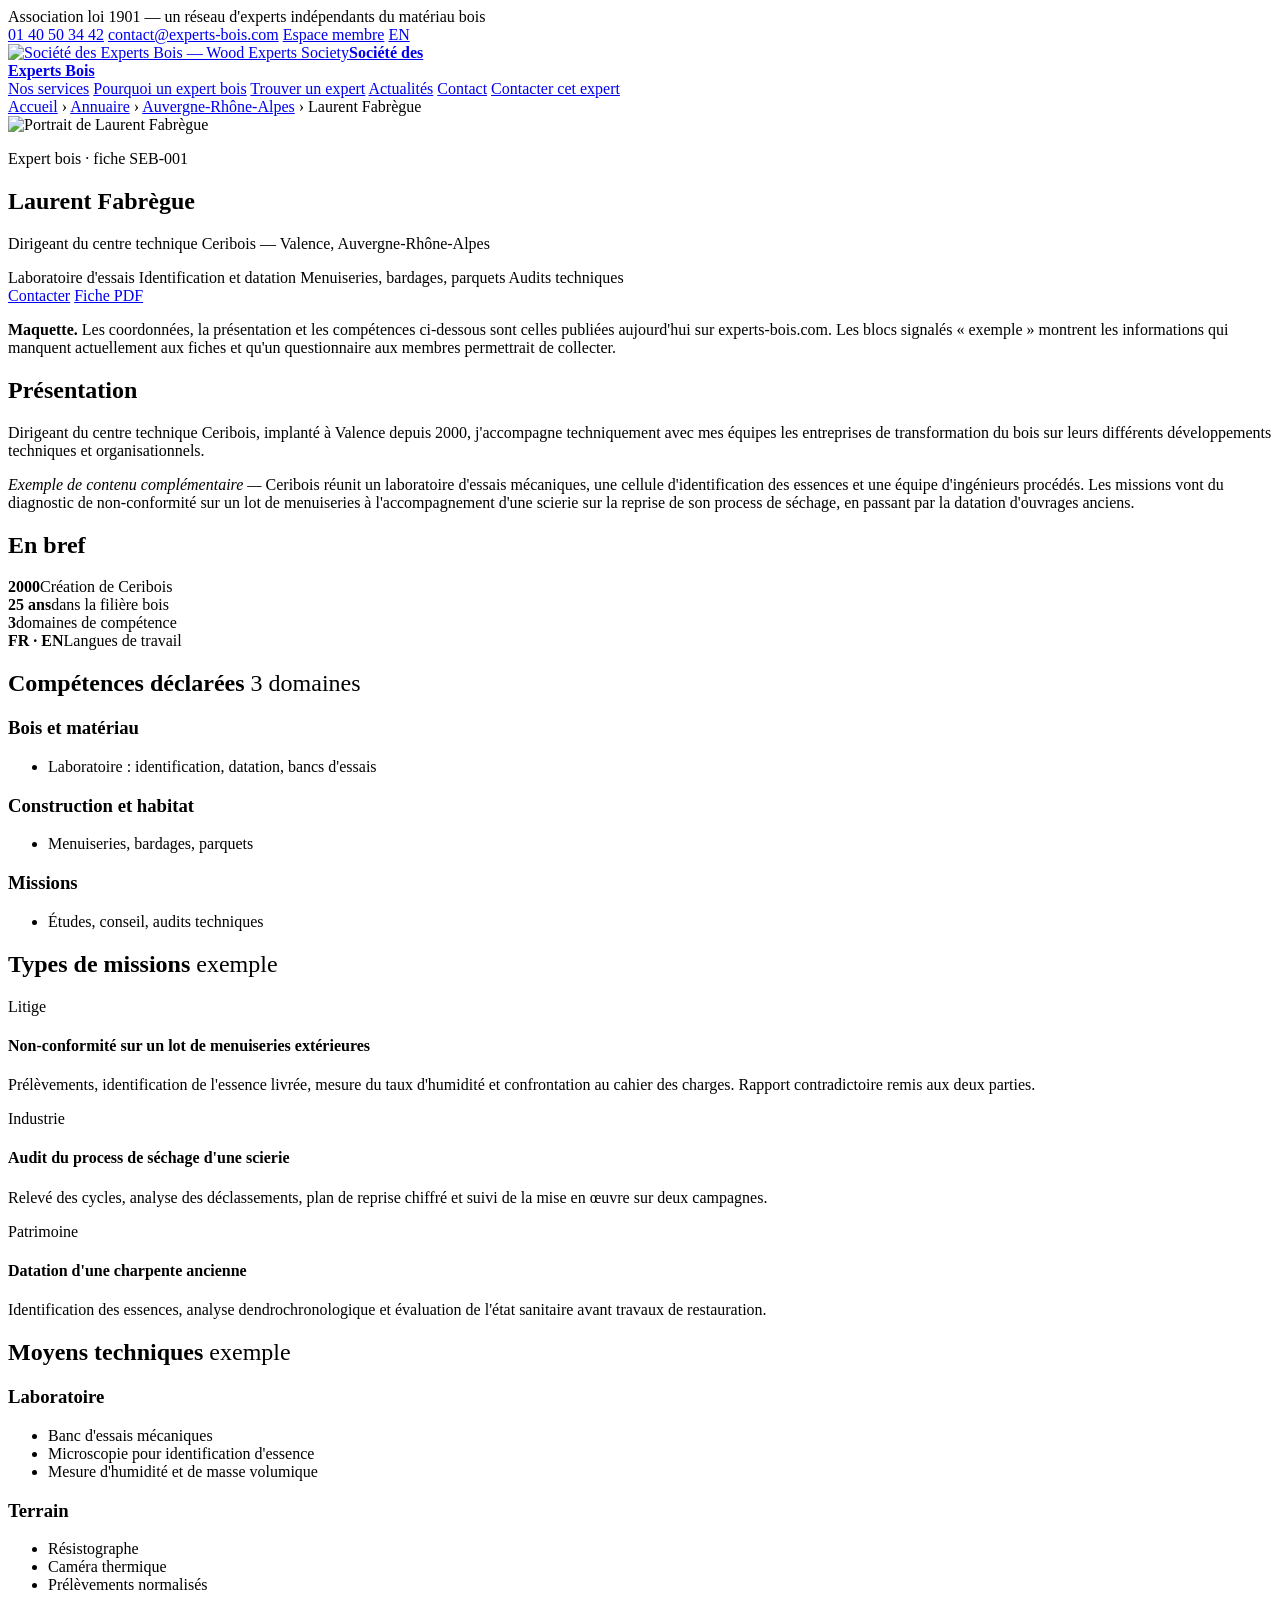
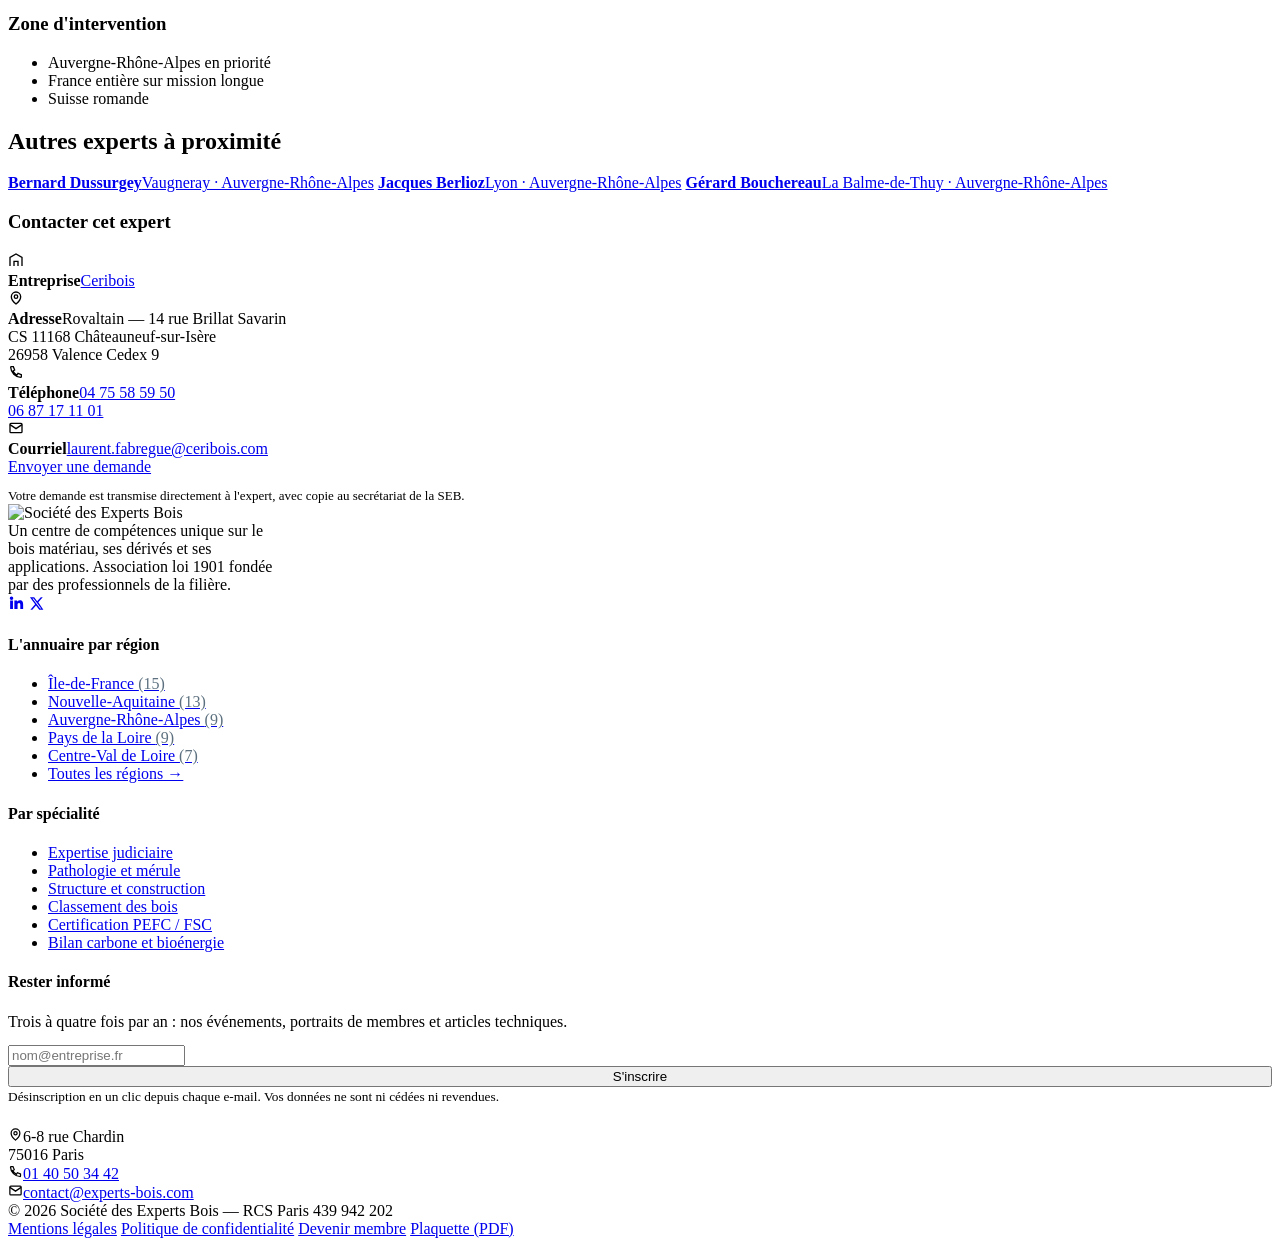
==== expert-laurent-fabregue.html @ dbe42001 "Add files via upload" ====
<!DOCTYPE html>
<html lang="fr">
<head>
<meta charset="utf-8">
<meta name="viewport" content="width=device-width,initial-scale=1">
<title>Laurent Fabrègue, expert bois à Valence — Société des Experts Bois</title>
<meta name="description" content="Laurent Fabrègue dirige le centre technique Ceribois à Valence. Laboratoire d'identification et d'essais, menuiseries et bardages, audits techniques en Auvergne-Rhône-Alpes.">
<link rel="icon" href="assets/logo-seb.png">
<link rel="stylesheet" href="assets/seb.css">
<link rel="stylesheet" href="https://unpkg.com/leaflet@1.9.4/dist/leaflet.css">
</head>
<body>

<div class="bandeau-util">
  <div class="wrap">
    <span>Association loi 1901 — un réseau d'experts indépendants du matériau bois</span>
    <div class="droite">
      <a href="tel:+33140503442">01 40 50 34 42</a>
      <a href="mailto:contact@experts-bois.com">contact@experts-bois.com</a>
      <a href="#">Espace membre</a>
      <a href="#" lang="en">EN</a>
    </div>
  </div>
</div>

<header class="site">
  <div class="wrap">
    <a class="logo" href="index.html"><img src="assets/logo-seb.png" alt="Société des Experts Bois — Wood Experts Society"><b>Société des<br>Experts Bois</b></a>
    <nav class="principal">
      <a href="#">Nos services</a>
      <a href="#">Pourquoi un expert bois</a>
      <a href="index.html" aria-current="page">Trouver un expert</a>
      <a href="#">Actualités</a>
      <a href="#">Contact</a>
      <a class="btn sm" href="#contact">Contacter cet expert</a>
    </nav>
  </div>
</header>

<div class="wrap"><nav class="fil" aria-label="Fil d'Ariane">
  <a href="#">Accueil</a> › <a href="index.html">Annuaire</a> › <a href="index.html">Auvergne-Rhône-Alpes</a> › Laurent Fabrègue
</nav></div>

<section class="profil-hero">
  <div class="wrap">
    <div class="portrait">
      <img src="https://www.experts-bois.com/wp-content/uploads/contact-laurent-fabregue-6603df6e50227.png" alt="Portrait de Laurent Fabrègue">
    </div>
    <div>
      <p class="mono eyebrow">Expert bois · fiche SEB-001</p>
      <h1>Laurent Fabrègue</h1>
      <p class="sous">Dirigeant du centre technique Ceribois — Valence, Auvergne-Rhône-Alpes</p>
      <div class="meta-hero">
        <span class="fort">Laboratoire d'essais</span>
        <span>Identification et datation</span>
        <span>Menuiseries, bardages, parquets</span>
        <span>Audits techniques</span>
      </div>
    </div>
    <div class="cta-hero">
      <a class="btn bois" href="#contact">Contacter</a>
      <a class="btn" style="background:transparent;border-color:rgba(255,255,255,.35)" href="#">Fiche PDF</a>
    </div>
  </div>
</section>

<div class="wrap">
<div class="deux-col">

  <div>
    <p class="note-demo"><strong>Maquette.</strong> Les coordonnées, la présentation et les compétences ci-dessous sont celles publiées aujourd'hui sur experts-bois.com. Les blocs signalés « exemple » montrent les informations qui manquent actuellement aux fiches et qu'un questionnaire aux membres permettrait de collecter.</p>

    <section class="bloc">
      <h2>Présentation</h2>
      <p class="intro">Dirigeant du centre technique Ceribois, implanté à Valence depuis 2000, j'accompagne techniquement avec mes équipes les entreprises de transformation du bois sur leurs différents développements techniques et organisationnels.</p>
      <p><em>Exemple de contenu complémentaire —</em> Ceribois réunit un laboratoire d'essais mécaniques, une cellule d'identification des essences et une équipe d'ingénieurs procédés. Les missions vont du diagnostic de non-conformité sur un lot de menuiseries à l'accompagnement d'une scierie sur la reprise de son process de séchage, en passant par la datation d'ouvrages anciens.</p>
    </section>

    <section class="bloc">
      <h2>En bref</h2>
      <div class="chiffres">
        <div><strong>2000</strong><span>Création de Ceribois</span></div>
        <div><strong>25 ans</strong><span>dans la filière bois</span></div>
        <div><strong>3</strong><span>domaines de compétence</span></div>
        <div><strong>FR · EN</strong><span>Langues de travail</span></div>
      </div>
    </section>

    <section class="bloc">
      <h2>Compétences déclarées <span class="mono" style="color:var(--texte-3);font-weight:400">3 domaines</span></h2>
      <div class="competences">
        <div class="dom">
          <h3>Bois et matériau</h3>
          <ul><li>Laboratoire : identification, datation, bancs d'essais</li></ul>
        </div>
        <div class="dom">
          <h3>Construction et habitat</h3>
          <ul><li>Menuiseries, bardages, parquets</li></ul>
        </div>
        <div class="dom">
          <h3>Missions</h3>
          <ul><li>Études, conseil, audits techniques</li></ul>
        </div>
      </div>
    </section>

    <section class="bloc">
      <h2>Types de missions <span class="mono" style="color:var(--bois-fonce);font-weight:400">exemple</span></h2>
      <div class="missions">
        <div class="mission">
          <span class="an">Litige</span>
          <div>
            <h4>Non-conformité sur un lot de menuiseries extérieures</h4>
            <p>Prélèvements, identification de l'essence livrée, mesure du taux d'humidité et confrontation au cahier des charges. Rapport contradictoire remis aux deux parties.</p>
          </div>
        </div>
        <div class="mission">
          <span class="an">Industrie</span>
          <div>
            <h4>Audit du process de séchage d'une scierie</h4>
            <p>Relevé des cycles, analyse des déclassements, plan de reprise chiffré et suivi de la mise en œuvre sur deux campagnes.</p>
          </div>
        </div>
        <div class="mission">
          <span class="an">Patrimoine</span>
          <div>
            <h4>Datation d'une charpente ancienne</h4>
            <p>Identification des essences, analyse dendrochronologique et évaluation de l'état sanitaire avant travaux de restauration.</p>
          </div>
        </div>
      </div>
    </section>

    <section class="bloc">
      <h2>Moyens techniques <span class="mono" style="color:var(--bois-fonce);font-weight:400">exemple</span></h2>
      <div class="competences">
        <div class="dom"><h3>Laboratoire</h3><ul><li>Banc d'essais mécaniques</li><li>Microscopie pour identification d'essence</li><li>Mesure d'humidité et de masse volumique</li></ul></div>
        <div class="dom"><h3>Terrain</h3><ul><li>Résistographe</li><li>Caméra thermique</li><li>Prélèvements normalisés</li></ul></div>
        <div class="dom"><h3>Zone d'intervention</h3><ul><li>Auvergne-Rhône-Alpes en priorité</li><li>France entière sur mission longue</li><li>Suisse romande</li></ul></div>
      </div>
    </section>

    <section class="bloc">
      <h2>Autres experts à proximité</h2>
      <div class="autres">
        <a class="autre" href="#"><b>Bernard Dussurgey</b><span>Vaugneray · Auvergne-Rhône-Alpes</span></a>
        <a class="autre" href="#"><b>Jacques Berlioz</b><span>Lyon · Auvergne-Rhône-Alpes</span></a>
        <a class="autre" href="#"><b>Gérard Bouchereau</b><span>La Balme-de-Thuy · Auvergne-Rhône-Alpes</span></a>
      </div>
    </section>
  </div>

  <aside>
    <div class="aside-carte" id="contact" style="position:sticky;top:100px">
      <div class="corps">
        <h3>Contacter cet expert</h3>

        <div class="ligne-info">
          <svg width="16" height="16" viewBox="0 0 24 24" fill="none" stroke="currentColor" stroke-width="2"><path d="M3 21V8l9-5 9 5v13"/><path d="M9 21v-7h6v7"/></svg>
          <div><b>Entreprise</b><a href="https://www.ceribois.com/">Ceribois</a></div>
        </div>
        <div class="ligne-info">
          <svg width="16" height="16" viewBox="0 0 24 24" fill="none" stroke="currentColor" stroke-width="2"><path d="M12 21s7-5.6 7-11a7 7 0 1 0-14 0c0 5.4 7 11 7 11z"/><circle cx="12" cy="10" r="2.6"/></svg>
          <div><b>Adresse</b>Rovaltain — 14 rue Brillat Savarin<br>CS 11168 Châteauneuf-sur-Isère<br>26958 Valence Cedex 9</div>
        </div>
        <div class="ligne-info">
          <svg width="16" height="16" viewBox="0 0 24 24" fill="none" stroke="currentColor" stroke-width="2"><path d="M4 5c0-.6.4-1 1-1h3l2 5-2.5 1.5a13 13 0 0 0 6 6L15 14l5 2v3c0 .6-.4 1-1 1A16 16 0 0 1 4 5z"/></svg>
          <div><b>Téléphone</b><a href="tel:0475585950">04 75 58 59 50</a><br><a href="tel:0687171101">06 87 17 11 01</a></div>
        </div>
        <div class="ligne-info">
          <svg width="16" height="16" viewBox="0 0 24 24" fill="none" stroke="currentColor" stroke-width="2"><rect x="3" y="5" width="18" height="14" rx="1.5"/><path d="m3 7 9 6 9-6"/></svg>
          <div><b>Courriel</b><a href="mailto:laurent.fabregue@ceribois.com">laurent.fabregue@ceribois.com</a></div>
        </div>

        <a class="btn" style="width:100%;justify-content:center;margin-top:18px" href="#">Envoyer une demande</a>
        <p style="font-size:13px;color:var(--texte-2);margin:12px 0 0">Votre demande est transmise directement à l'expert, avec copie au secrétariat de la SEB.</p>
      </div>
      <div id="carte-expert"></div>
    </div>
  </aside>

</div>
</div>

<footer class="site">
  <div class="planches"></div>
  <div class="wrap">
    <div class="colonnes">
      <div>
        <div class="logo-pied"><img src="assets/logo-seb.png" alt="Société des Experts Bois"></div>
        <p style="margin:0;max-width:34ch">Un centre de compétences unique sur le bois matériau, ses dérivés et ses applications. Association loi 1901 fondée par des professionnels de la filière.</p>
        <div class="reseaux">
          <a href="https://fr.linkedin.com/company/société-des-experts-bois" aria-label="LinkedIn"><svg width="17" height="17" viewBox="0 0 24 24" fill="currentColor"><path d="M4.98 3.5a2.5 2.5 0 1 1 0 5 2.5 2.5 0 0 1 0-5zM3 9h4v12H3zM9 9h3.8v1.7h.05c.53-1 1.83-2.05 3.76-2.05 4.02 0 4.76 2.65 4.76 6.1V21h-4v-5.4c0-1.29-.02-2.95-1.8-2.95-1.8 0-2.07 1.4-2.07 2.85V21H9z"/></svg></a>
          <a href="https://x.com/ExpertsBois" aria-label="X"><svg width="15" height="15" viewBox="0 0 24 24" fill="currentColor"><path d="M18.9 2H22l-7.1 8.1L23 22h-6.6l-5.2-6.8L5.3 22H2.2l7.6-8.7L1.5 2h6.8l4.7 6.2zm-1.1 18h1.7L7.3 3.8H5.5z"/></svg></a>
        </div>
      </div>
      <div>
        <h4>L'annuaire par région</h4>
        <ul>
          <li><a href="index.html">Île-de-France <span style="color:#5C707F">(15)</span></a></li>
          <li><a href="index.html">Nouvelle-Aquitaine <span style="color:#5C707F">(13)</span></a></li>
          <li><a href="index.html">Auvergne-Rhône-Alpes <span style="color:#5C707F">(9)</span></a></li>
          <li><a href="index.html">Pays de la Loire <span style="color:#5C707F">(9)</span></a></li>
          <li><a href="index.html">Centre-Val de Loire <span style="color:#5C707F">(7)</span></a></li>
          <li><a href="index.html"><strong style="font-weight:500">Toutes les régions →</strong></a></li>
        </ul>
      </div>
      <div>
        <h4>Par spécialité</h4>
        <ul>
          <li><a href="index.html">Expertise judiciaire</a></li>
          <li><a href="index.html">Pathologie et mérule</a></li>
          <li><a href="index.html">Structure et construction</a></li>
          <li><a href="index.html">Classement des bois</a></li>
          <li><a href="index.html">Certification PEFC / FSC</a></li>
          <li><a href="index.html">Bilan carbone et bioénergie</a></li>
        </ul>
      </div>
      <div>
        <h4>Rester informé</h4>
        <p style="margin:0 0 14px">Trois à quatre fois par an : nos événements, portraits de membres et articles techniques.</p>
        <form class="lettre" onsubmit="return false">
          <input type="email" placeholder="nom@entreprise.fr" aria-label="Adresse e-mail">
          <button class="btn bois" style="width:100%;justify-content:center" type="submit">S'inscrire</button>
          <small>Désinscription en un clic depuis chaque e-mail. Vos données ne sont ni cédées ni revendues.</small>
        </form>
        <div style="margin-top:22px">
          <div class="coord"><svg width="15" height="15" viewBox="0 0 24 24" fill="none" stroke="currentColor" stroke-width="2"><path d="M12 21s7-5.6 7-11a7 7 0 1 0-14 0c0 5.4 7 11 7 11z"/><circle cx="12" cy="10" r="2.6"/></svg><span>6-8 rue Chardin<br>75016 Paris</span></div>
          <div class="coord"><svg width="15" height="15" viewBox="0 0 24 24" fill="none" stroke="currentColor" stroke-width="2"><path d="M4 5c0-.6.4-1 1-1h3l2 5-2.5 1.5a13 13 0 0 0 6 6L15 14l5 2v3c0 .6-.4 1-1 1A16 16 0 0 1 4 5z"/></svg><a href="tel:+33140503442">01 40 50 34 42</a></div>
          <div class="coord"><svg width="15" height="15" viewBox="0 0 24 24" fill="none" stroke="currentColor" stroke-width="2"><rect x="3" y="5" width="18" height="14" rx="1.5"/><path d="m3 7 9 6 9-6"/></svg><a href="mailto:contact@experts-bois.com">contact@experts-bois.com</a></div>
        </div>
      </div>
    </div>
    <div class="bas">
      <span>© 2026 Société des Experts Bois — RCS Paris 439 942 202</span>
      <div class="liens">
        <a href="#">Mentions légales</a>
        <a href="#">Politique de confidentialité</a>
        <a href="#">Devenir membre</a>
        <a href="#">Plaquette (PDF)</a>
      </div>
    </div>
  </div>
</footer>

<script src="https://unpkg.com/leaflet@1.9.4/dist/leaflet.js"></script>
<script>
const c = L.map("carte-expert", { scrollWheelZoom:false, zoomControl:false, dragging:false }).setView([45.006, 4.930], 12);
L.tileLayer("https://{s}.tile.openstreetmap.org/{z}/{x}/{y}.png", { maxZoom:18, attribution:'&copy; OpenStreetMap' }).addTo(c);
L.marker([45.006, 4.930], { icon: L.divIcon({ className:"", iconSize:[32,32], iconAnchor:[16,30], html:'<div class="marqueur on"><span>1</span></div>' }) }).addTo(c);
</script>
</body>
</html>
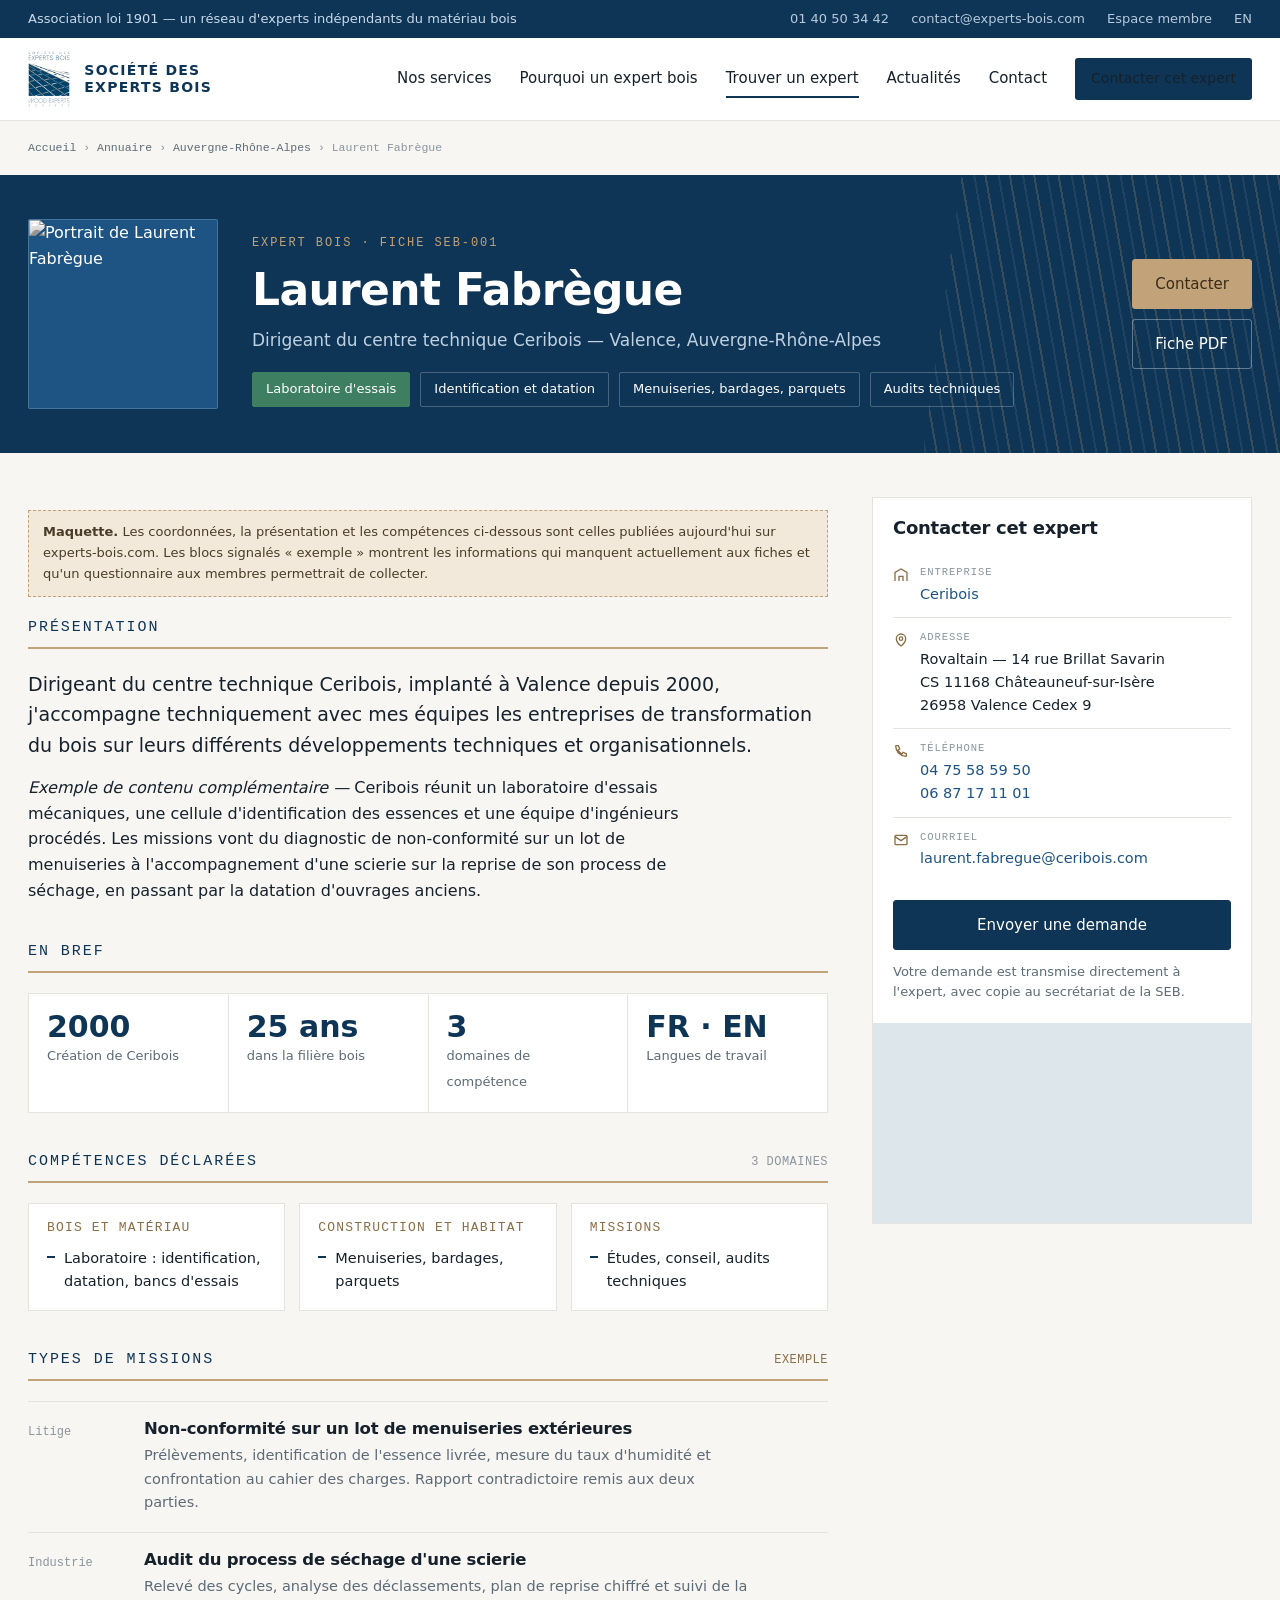
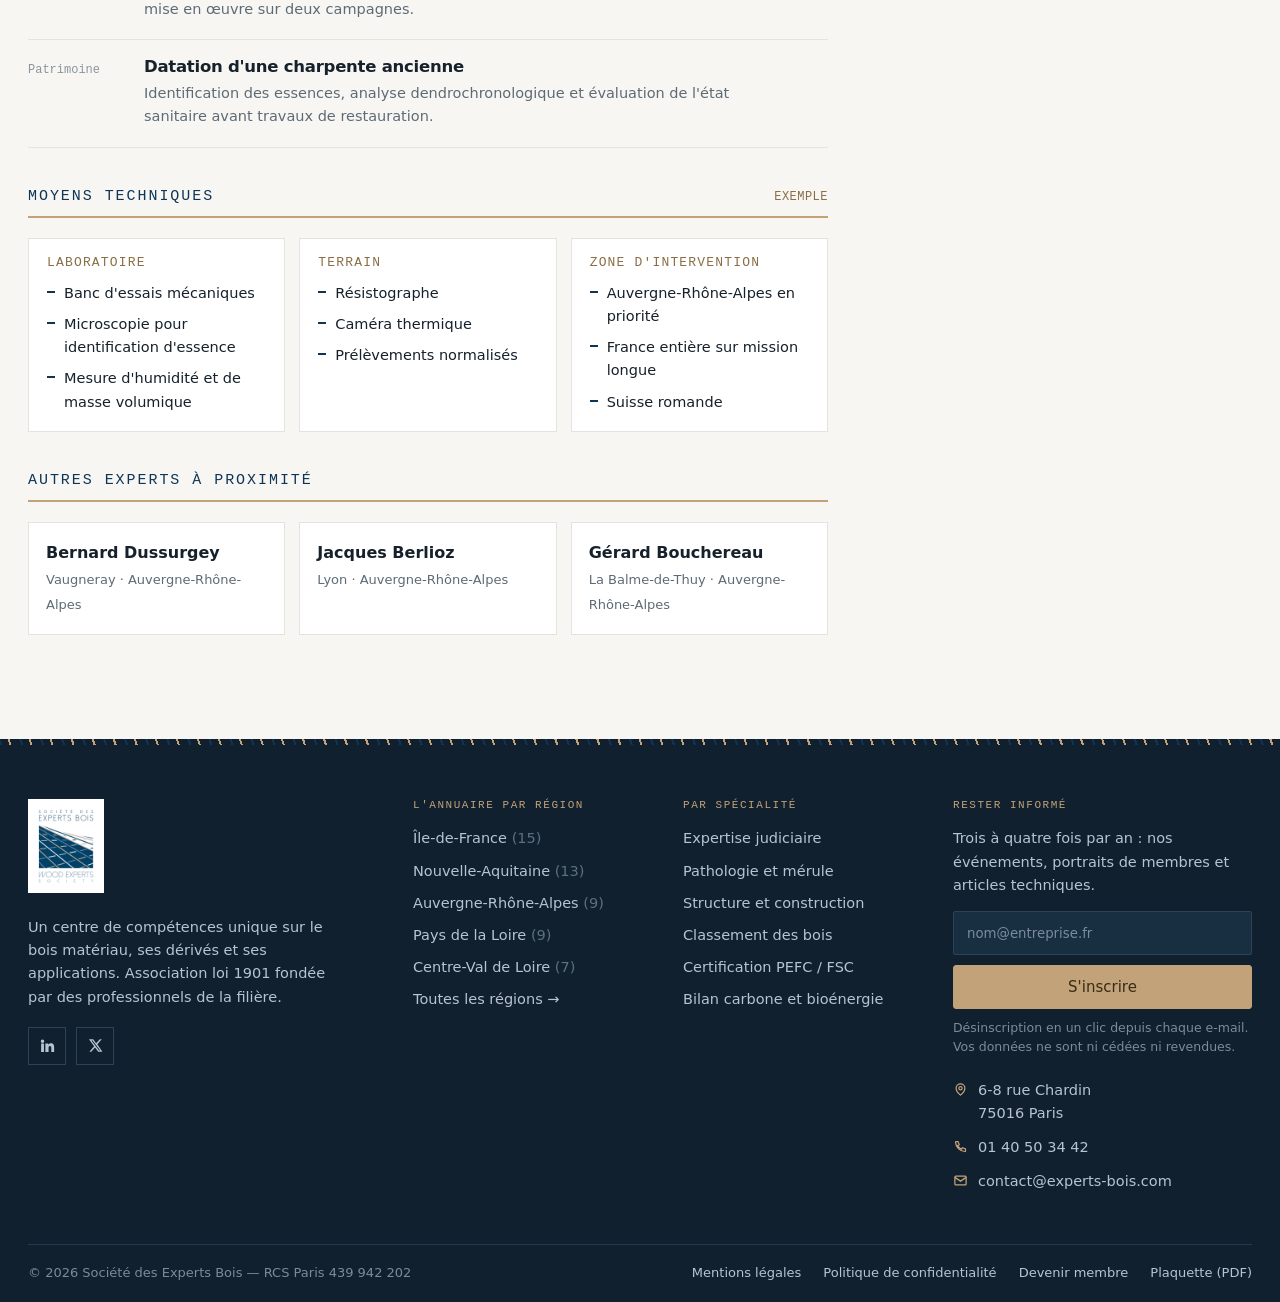
==== commit 6391a607: "Add files via upload" ====
--- a/expert-laurent-fabregue.html
+++ b/expert-laurent-fabregue.html
@@ -5,8 +5,250 @@
 <meta name="viewport" content="width=device-width,initial-scale=1">
 <title>Laurent Fabrègue, expert bois à Valence — Société des Experts Bois</title>
 <meta name="description" content="Laurent Fabrègue dirige le centre technique Ceribois à Valence. Laboratoire d'identification et d'essais, menuiseries et bardages, audits techniques en Auvergne-Rhône-Alpes.">
-<link rel="icon" href="assets/logo-seb.png">
-<link rel="stylesheet" href="assets/seb.css">
+<link rel="icon" href="[data-uri]">
+<style>
+@import url('https://fonts.googleapis.com/css2?family=Bricolage+Grotesque:opsz,wght@12..96,400;12..96,500;12..96,600;12..96,700&family=IBM+Plex+Mono:wght@400;500&family=Public+Sans:ital,wght@0,300;0,400;0,500;0,600;1,400&display=swap');
+
+:root{
+  --encre:#0F3556; --encre-clair:#1D5484; --nuit:#10202E;
+  --bois:#C2A278; --bois-pale:#F2E9DA; --bois-fonce:#8A6E45;
+  --ciel:#8FAFD2; --jade:#3E7F62; --jade-pale:#E4F0EA;
+  --papier:#F7F6F3; --blanc:#fff;
+  --texte:#16212B; --texte-2:#5D6B76; --texte-3:#8A959D;
+  --trait:#E4E3DE; --trait-fort:#C9CCC6;
+  --display:'Bricolage Grotesque',system-ui,sans-serif;
+  --corps:'Public Sans',system-ui,sans-serif;
+  --mono:'IBM Plex Mono',ui-monospace,monospace;
+  --max:1280px;
+}
+
+*{box-sizing:border-box}
+html{scroll-behavior:smooth}
+body{margin:0;background:var(--papier);color:var(--texte);font-family:var(--corps);font-size:16px;line-height:1.6;-webkit-font-smoothing:antialiased}
+img{max-width:100%;display:block}
+a{color:inherit}
+h1,h2,h3,h4{font-family:var(--display);font-weight:600;line-height:1.15;letter-spacing:-.015em;margin:0}
+.wrap{max-width:var(--max);margin:0 auto;padding:0 28px}
+.mono{font-family:var(--mono);font-size:12px;letter-spacing:.04em;text-transform:uppercase}
+.sr{position:absolute;width:1px;height:1px;overflow:hidden;clip:rect(0 0 0 0)}
+:focus-visible{outline:2px solid var(--encre);outline-offset:3px;border-radius:2px}
+
+/* --- motif de planches, repris du logo --- */
+.planches{height:6px;background:repeating-linear-gradient(72deg,var(--encre) 0 2px,transparent 2px 9px,var(--bois) 9px 11px,transparent 11px 20px)}
+
+/* ---------- en-tête ---------- */
+.bandeau-util{background:var(--encre);color:#C9DAEC;font-size:13px}
+.bandeau-util .wrap{display:flex;justify-content:space-between;align-items:center;gap:16px;height:38px}
+.bandeau-util a{text-decoration:none;opacity:.9}
+.bandeau-util a:hover{opacity:1;text-decoration:underline}
+.bandeau-util .droite{display:flex;gap:22px;align-items:center}
+
+header.site{background:var(--blanc);border-bottom:1px solid var(--trait);position:sticky;top:0;z-index:60}
+header.site .wrap{display:flex;align-items:center;gap:36px;height:82px}
+.logo{display:flex;align-items:center;gap:14px;text-decoration:none;flex:none}
+.logo img{height:56px;width:auto}
+.logo b{font-family:var(--display);font-size:14px;font-weight:600;color:var(--encre);letter-spacing:.09em;line-height:1.25;text-transform:uppercase}
+nav.principal{margin-left:auto;display:flex;align-items:center;gap:28px}
+nav.principal a{text-decoration:none;font-size:15px;color:var(--texte);padding:6px 0;border-bottom:2px solid transparent}
+nav.principal a:hover{border-color:var(--bois)}
+nav.principal a[aria-current]{border-color:var(--encre);font-weight:500}
+
+.btn{display:inline-flex;align-items:center;gap:9px;font-family:var(--corps);font-size:15px;font-weight:500;padding:12px 22px;border-radius:3px;border:1px solid var(--encre);background:var(--encre);color:#fff;text-decoration:none;cursor:pointer;transition:.15s}
+.btn:hover{background:var(--encre-clair);border-color:var(--encre-clair)}
+.btn.creux{background:transparent;color:var(--encre)}
+.btn.creux:hover{background:var(--encre);color:#fff}
+.btn.bois{background:var(--bois);border-color:var(--bois);color:#3A2C17}
+.btn.bois:hover{background:#B08F63;border-color:#B08F63}
+.btn.sm{padding:8px 15px;font-size:14px}
+
+/* ---------- bandeau photo ---------- */
+.hero{position:relative;overflow:hidden;background:var(--encre)}
+.hero img.fond{width:100%;height:clamp(260px,34vw,420px);object-fit:cover;object-position:center 58%}
+.hero .voile{position:absolute;inset:0;background:linear-gradient(96deg,rgba(11,32,51,.93) 0%,rgba(11,32,51,.82) 34%,rgba(11,32,51,.15) 68%,rgba(11,32,51,0) 100%)}
+.hero .contenu{position:absolute;inset:0;display:flex;align-items:center}
+.hero .contenu .wrap{width:100%}
+.hero .eyebrow{color:var(--bois);letter-spacing:.16em;margin-bottom:14px}
+.hero h1{color:#fff;font-size:clamp(30px,4vw,52px);max-width:15ch}
+.hero p{color:#CFDCE8;max-width:44ch;margin:16px 0 0;font-size:17px}
+.hero .compteur{display:flex;gap:30px;margin-top:26px;flex-wrap:wrap}
+.hero .compteur div{color:#fff}
+.hero .compteur strong{font-family:var(--display);font-size:28px;font-weight:600;display:block;line-height:1}
+.hero .compteur span{font-size:13px;color:#9FB6CC}
+
+/* ---------- barre de recherche ---------- */
+.recherche{background:var(--blanc);border:1px solid var(--trait);border-top:3px solid var(--encre);margin:-40px auto 0;position:relative;z-index:5;max-width:calc(var(--max) - 56px);padding:22px 26px}
+.recherche .ligne{display:grid;grid-template-columns:1.5fr 1.2fr 1.2fr auto;gap:14px;align-items:end}
+.champ label{display:block;font-family:var(--mono);font-size:11px;letter-spacing:.09em;text-transform:uppercase;color:var(--texte-2);margin-bottom:7px}
+.champ input,.champ select{width:100%;height:46px;padding:0 13px;border:1px solid var(--trait-fort);border-radius:2px;background:#fff;font-family:var(--corps);font-size:15px;color:var(--texte)}
+.champ input:hover,.champ select:hover{border-color:var(--encre)}
+.recherche .btn{height:46px}
+.suggestions{margin-top:16px;padding-top:15px;border-top:1px dashed var(--trait);display:flex;gap:10px;flex-wrap:wrap;align-items:center}
+.suggestions .mono{color:var(--texte-3)}
+.puce{border:1px solid var(--trait-fort);background:#fff;border-radius:100px;padding:6px 14px;font-size:13.5px;cursor:pointer;font-family:var(--corps);color:var(--texte)}
+.puce:hover{border-color:var(--encre);background:var(--bois-pale)}
+.puce[aria-pressed=true]{background:var(--encre);border-color:var(--encre);color:#fff}
+
+/* ---------- corps annuaire ---------- */
+main{padding:44px 0 0}
+.entete-liste{display:flex;align-items:flex-end;justify-content:space-between;gap:20px;flex-wrap:wrap;margin-bottom:20px}
+.entete-liste h2{font-size:26px}
+.entete-liste h2 em{font-style:normal;color:var(--texte-3);font-weight:400}
+.outils{display:flex;gap:10px;align-items:center}
+.outils select{height:38px;border:1px solid var(--trait-fort);border-radius:2px;padding:0 10px;background:#fff;font-family:var(--corps);font-size:14px}
+
+.grille{display:grid;grid-template-columns:minmax(0,1fr) 420px;gap:34px;align-items:start}
+
+/* ---------- fiche expert ---------- */
+.fiches{display:flex;flex-direction:column;gap:14px}
+.fiche{background:#fff;border:1px solid var(--trait);border-left:3px solid var(--bois);padding:22px 24px;display:grid;grid-template-columns:76px minmax(0,1fr);gap:20px;transition:.15s;position:relative}
+.fiche:hover,.fiche.actif{border-color:var(--trait-fort);border-left-color:var(--encre);box-shadow:0 6px 22px rgba(15,53,86,.09)}
+.fiche .ref{position:absolute;top:14px;right:20px;font-family:var(--mono);font-size:11px;color:var(--texte-3);letter-spacing:.06em}
+.avatar{width:76px;height:76px;border-radius:50%;overflow:hidden;background:var(--bois-pale);flex:none}
+.avatar img{width:100%;height:100%;object-fit:cover;filter:grayscale(1) contrast(1.05)}
+.fiche h3{font-size:20px;padding-right:90px}
+.fiche h3 a{text-decoration:none}
+.fiche h3 a:hover{color:var(--encre-clair);text-decoration:underline;text-underline-offset:3px}
+.societe{font-size:14px;color:var(--texte-2);margin:3px 0 0}
+.lieu{font-family:var(--mono);font-size:11.5px;color:var(--encre);margin:9px 0 0;display:flex;align-items:center;gap:7px}
+.lieu svg{flex:none}
+.tags{display:flex;flex-wrap:wrap;gap:6px;margin:13px 0 0}
+.tag{font-size:12.5px;border:1px solid var(--trait);background:var(--papier);color:var(--texte-2);padding:4px 10px;border-radius:2px}
+.tag.judiciaire{background:var(--jade-pale);border-color:#BEDCCD;color:var(--jade);font-weight:500}
+.tag.vide{border-style:dashed;color:var(--texte-3);background:#fff}
+.actions{display:flex;gap:9px;margin-top:16px;flex-wrap:wrap}
+.tel{display:inline-flex;align-items:center;gap:8px;font-family:var(--mono);font-size:12.5px;text-decoration:none;color:var(--encre);border:1px solid var(--trait-fort);padding:8px 13px;border-radius:2px}
+.tel:hover{background:var(--encre);color:#fff;border-color:var(--encre)}
+
+.pagination{display:flex;gap:6px;align-items:center;margin:28px 0 0;font-family:var(--mono);font-size:13px}
+.pagination a{width:38px;height:38px;display:grid;place-items:center;border:1px solid var(--trait);background:#fff;text-decoration:none;color:var(--texte-2)}
+.pagination a[aria-current]{background:var(--encre);border-color:var(--encre);color:#fff}
+.pagination a:hover:not([aria-current]){border-color:var(--encre);color:var(--encre)}
+
+/* ---------- carte ---------- */
+.panneau-carte{position:sticky;top:100px}
+.carte-boite{border:1px solid var(--trait);background:#fff}
+.carte-titre{display:flex;align-items:center;justify-content:space-between;gap:12px;padding:14px 16px;border-bottom:1px solid var(--trait)}
+.carte-titre .mono{color:var(--texte-2)}
+.bascule{display:flex;align-items:center;gap:8px;font-size:13px;color:var(--texte-2);cursor:pointer}
+#carte{height:520px;background:#DDE6EA}
+.leaflet-container{font-family:var(--corps)}
+.marqueur{width:32px;height:32px;border-radius:50% 50% 50% 2px;transform:rotate(-45deg);background:var(--encre);border:2px solid #fff;box-shadow:0 2px 6px rgba(0,0,0,.3);display:grid;place-items:center}
+.marqueur span{transform:rotate(45deg);color:#fff;font-family:var(--mono);font-size:11px}
+.marqueur.on{background:var(--bois);border-color:var(--encre)}
+.pop{font-family:var(--corps)}
+.pop b{font-family:var(--display);font-size:15px}
+.pop span{display:block;font-size:12.5px;color:var(--texte-2);margin:2px 0 7px}
+
+.encart{border:1px solid var(--trait);background:var(--bois-pale);padding:20px;margin-top:16px}
+.encart h3{font-size:17px;margin-bottom:7px}
+.encart p{margin:0 0 14px;font-size:14.5px;color:#4A3D28}
+
+/* ---------- pied de page ---------- */
+footer.site{background:var(--nuit);color:#B7C4CF;margin-top:64px;font-size:14.5px}
+footer.site .colonnes{display:grid;grid-template-columns:1.5fr 1fr 1fr 1.3fr;gap:40px;padding:54px 0 40px}
+footer.site h4{font-family:var(--mono);font-size:11px;letter-spacing:.14em;text-transform:uppercase;color:var(--bois);font-weight:500;margin-bottom:16px}
+footer.site ul{list-style:none;margin:0;padding:0;display:flex;flex-direction:column;gap:9px}
+footer.site a{color:#B7C4CF;text-decoration:none}
+footer.site a:hover{color:#fff;text-decoration:underline;text-underline-offset:3px}
+footer.site .logo-pied{background:#fff;padding:10px;display:inline-block;margin-bottom:16px}
+footer.site .logo-pied img{height:74px;width:auto}
+footer.site .coord{display:flex;gap:10px;margin-bottom:11px;align-items:flex-start}
+footer.site .coord svg{flex:none;margin-top:3px;color:var(--bois)}
+.reseaux{display:flex;gap:10px;margin-top:18px}
+.reseaux a{width:38px;height:38px;border:1px solid #2C4256;display:grid;place-items:center;color:#B7C4CF}
+.reseaux a:hover{background:var(--bois);border-color:var(--bois);color:var(--nuit)}
+.lettre input{width:100%;height:44px;background:#182F42;border:1px solid #2C4256;color:#fff;padding:0 13px;border-radius:2px;font-family:var(--corps);margin-bottom:10px}
+.lettre input::placeholder{color:#7B8B99}
+.lettre small{display:block;color:#7B8B99;font-size:12.5px;margin-top:10px;line-height:1.5}
+.bas{border-top:1px solid #22384B;padding:18px 0;display:flex;justify-content:space-between;gap:20px;flex-wrap:wrap;font-size:13px;color:#7B8B99}
+.bas .liens{display:flex;gap:22px}
+
+/* ---------- page profil ---------- */
+.fil{font-family:var(--mono);font-size:11.5px;color:var(--texte-3);padding:18px 0}
+.fil a{color:var(--texte-2);text-decoration:none}
+.fil a:hover{text-decoration:underline}
+.profil-hero{background:var(--encre);color:#fff;position:relative;overflow:hidden}
+.profil-hero:after{content:"";position:absolute;right:-80px;top:-40px;width:420px;height:420px;background:repeating-linear-gradient(72deg,rgba(255,255,255,.07) 0 2px,transparent 2px 11px,rgba(194,162,120,.22) 11px 13px,transparent 13px 24px);transform:rotate(8deg)}
+.profil-hero .wrap{display:grid;grid-template-columns:190px minmax(0,1fr) auto;gap:34px;align-items:center;padding:44px 28px;position:relative;z-index:2}
+.portrait{width:190px;height:190px;border-radius:2px;overflow:hidden;background:#1D5484;border:1px solid rgba(255,255,255,.18)}
+.portrait img{width:100%;height:100%;object-fit:cover;filter:grayscale(1) contrast(1.08)}
+.profil-hero .eyebrow{color:var(--bois);letter-spacing:.16em;margin-bottom:12px}
+.profil-hero h1{font-size:clamp(28px,3.6vw,44px)}
+.profil-hero .sous{color:#BFD1E2;margin:12px 0 0;font-size:17px}
+.meta-hero{display:flex;gap:10px;flex-wrap:wrap;margin-top:18px}
+.meta-hero span{border:1px solid rgba(255,255,255,.24);padding:6px 13px;font-size:13px;border-radius:2px}
+.meta-hero span.fort{background:var(--jade);border-color:var(--jade);color:#fff}
+.cta-hero{display:flex;flex-direction:column;gap:10px}
+
+.deux-col{display:grid;grid-template-columns:minmax(0,1fr) 380px;gap:44px;align-items:start;padding:44px 0 0}
+.bloc{margin-bottom:40px}
+.bloc>h2{font-size:15px;font-family:var(--mono);letter-spacing:.13em;text-transform:uppercase;color:var(--encre);font-weight:500;padding-bottom:11px;border-bottom:2px solid var(--bois);margin-bottom:20px;display:flex;justify-content:space-between;align-items:baseline}
+.bloc p{margin:0 0 15px;max-width:66ch}
+.bloc .intro{font-size:19px;line-height:1.6;color:var(--texte)}
+
+.competences{display:grid;grid-template-columns:repeat(auto-fit,minmax(230px,1fr));gap:14px}
+.dom{border:1px solid var(--trait);background:#fff;padding:17px 18px}
+.dom h3{font-size:13px;font-family:var(--mono);letter-spacing:.09em;text-transform:uppercase;color:var(--bois-fonce);font-weight:500;margin-bottom:11px}
+.dom ul{list-style:none;margin:0;padding:0;display:flex;flex-direction:column;gap:8px;font-size:14.5px}
+.dom li{padding-left:17px;position:relative}
+.dom li:before{content:"";position:absolute;left:0;top:9px;width:8px;height:2px;background:var(--encre)}
+
+.missions{display:flex;flex-direction:column;gap:0;border-top:1px solid var(--trait)}
+.mission{display:grid;grid-template-columns:96px minmax(0,1fr);gap:20px;padding:18px 0;border-bottom:1px solid var(--trait)}
+.mission .an{font-family:var(--mono);font-size:12px;color:var(--texte-3);padding-top:3px}
+.mission h4{font-size:16.5px;margin-bottom:5px}
+.mission p{font-size:14.5px;color:var(--texte-2);margin:0}
+
+.chiffres{display:grid;grid-template-columns:repeat(auto-fit,minmax(140px,1fr));gap:1px;background:var(--trait);border:1px solid var(--trait)}
+.chiffres div{background:#fff;padding:18px}
+.chiffres strong{font-family:var(--display);font-size:30px;font-weight:600;color:var(--encre);display:block;line-height:1}
+.chiffres span{font-size:13px;color:var(--texte-2)}
+
+.aside-carte{border:1px solid var(--trait);background:#fff}
+.aside-carte .corps{padding:20px}
+.aside-carte h3{font-size:18px;margin-bottom:14px}
+.ligne-info{display:flex;gap:11px;padding:11px 0;border-bottom:1px solid var(--trait);font-size:14.5px;align-items:flex-start}
+.ligne-info:last-of-type{border-bottom:0}
+.ligne-info svg{flex:none;color:var(--bois-fonce);margin-top:3px}
+.ligne-info b{display:block;font-family:var(--mono);font-size:10.5px;letter-spacing:.09em;text-transform:uppercase;color:var(--texte-3);font-weight:500;margin-bottom:2px}
+.ligne-info a{color:var(--encre-clair);text-decoration:none}
+.ligne-info a:hover{text-decoration:underline}
+#carte-expert{height:200px;background:#DDE6EA}
+.note-demo{background:var(--bois-pale);border:1px dashed var(--bois);padding:11px 14px;font-size:13px;color:#4A3D28;margin-bottom:22px}
+
+.autres{display:grid;grid-template-columns:repeat(auto-fit,minmax(240px,1fr));gap:14px}
+.autre{background:#fff;border:1px solid var(--trait);padding:17px;text-decoration:none;display:block}
+.autre:hover{border-color:var(--encre)}
+.autre b{font-family:var(--display);font-size:16px;display:block}
+.autre span{font-size:13px;color:var(--texte-2)}
+
+@media (max-width:1080px){
+  .grille,.deux-col{grid-template-columns:minmax(0,1fr)}
+  .panneau-carte{position:static;order:-1}
+  #carte{height:340px}
+  footer.site .colonnes{grid-template-columns:1fr 1fr}
+  .profil-hero .wrap{grid-template-columns:130px minmax(0,1fr)}
+  .portrait{width:130px;height:130px}
+  .cta-hero{grid-column:1/-1;flex-direction:row}
+}
+@media (max-width:760px){
+  .wrap{padding:0 18px}
+  header.site .wrap{height:68px;gap:14px}
+  .logo img{height:44px}
+  .logo b{display:none}
+  nav.principal{display:none}
+  .recherche{margin-top:-20px;max-width:calc(100% - 36px);padding:18px}
+  .recherche .ligne{grid-template-columns:1fr}
+  .fiche{grid-template-columns:1fr}
+  .fiche .ref{position:static;margin-bottom:8px}
+  .fiche h3{padding-right:0}
+  footer.site .colonnes{grid-template-columns:1fr;gap:32px;padding:40px 0 30px}
+  .bandeau-util .wrap{font-size:12px}
+  .bandeau-util .droite{gap:14px}
+}
+@media (prefers-reduced-motion:reduce){*{transition:none!important;animation:none!important}html{scroll-behavior:auto}}
+
+</style>
 <link rel="stylesheet" href="https://unpkg.com/leaflet@1.9.4/dist/leaflet.css">
 </head>
 <body>
@@ -25,7 +267,7 @@
 
 <header class="site">
   <div class="wrap">
-    <a class="logo" href="index.html"><img src="assets/logo-seb.png" alt="Société des Experts Bois — Wood Experts Society"><b>Société des<br>Experts Bois</b></a>
+    <a class="logo" href="index.html"><img src="[data-uri]" alt="Société des Experts Bois — Wood Experts Society"><b>Société des<br>Experts Bois</b></a>
     <nav class="principal">
       <a href="#">Nos services</a>
       <a href="#">Pourquoi un expert bois</a>
@@ -187,7 +429,7 @@
   <div class="wrap">
     <div class="colonnes">
       <div>
-        <div class="logo-pied"><img src="assets/logo-seb.png" alt="Société des Experts Bois"></div>
+        <div class="logo-pied"><img src="[data-uri]" alt="Société des Experts Bois"></div>
         <p style="margin:0;max-width:34ch">Un centre de compétences unique sur le bois matériau, ses dérivés et ses applications. Association loi 1901 fondée par des professionnels de la filière.</p>
         <div class="reseaux">
           <a href="https://fr.linkedin.com/company/société-des-experts-bois" aria-label="LinkedIn"><svg width="17" height="17" viewBox="0 0 24 24" fill="currentColor"><path d="M4.98 3.5a2.5 2.5 0 1 1 0 5 2.5 2.5 0 0 1 0-5zM3 9h4v12H3zM9 9h3.8v1.7h.05c.53-1 1.83-2.05 3.76-2.05 4.02 0 4.76 2.65 4.76 6.1V21h-4v-5.4c0-1.29-.02-2.95-1.8-2.95-1.8 0-2.07 1.4-2.07 2.85V21H9z"/></svg></a>
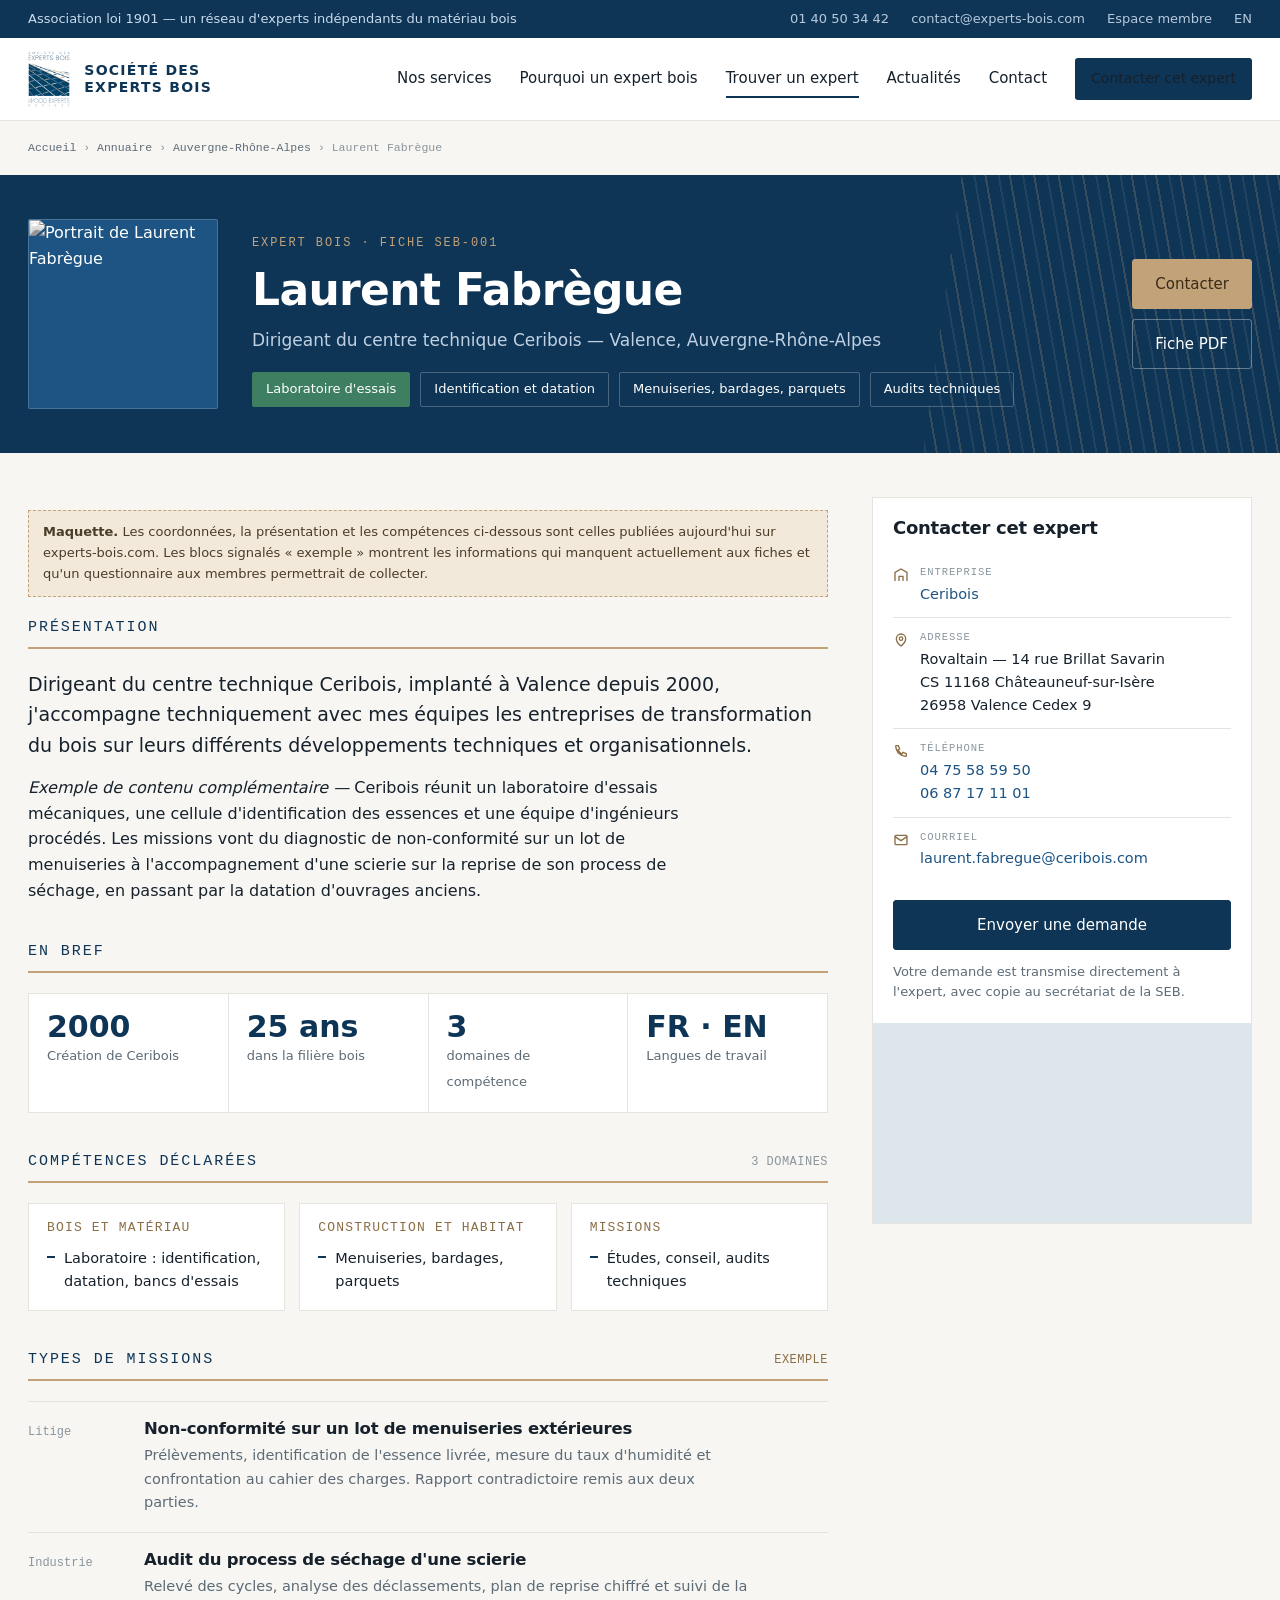
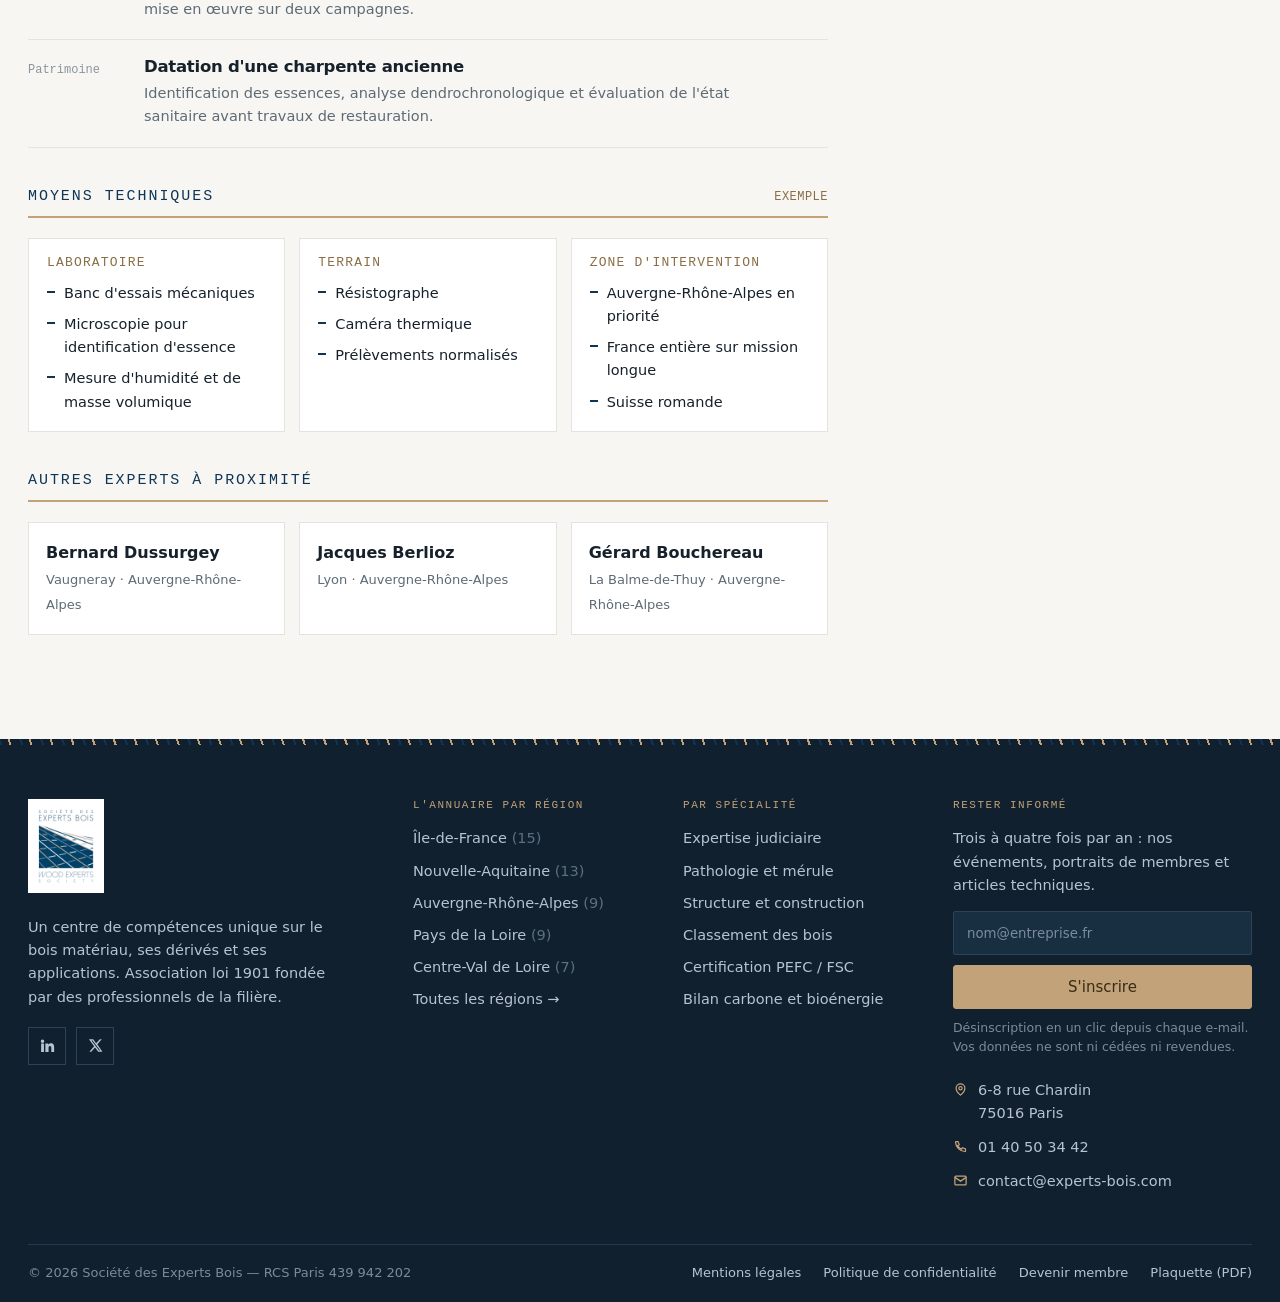
==== commit 1fc92a34: "Rename expert-laurent-fabregue-3.html to expert-laurent-fabregue.html" ====
--- a/expert-laurent-fabregue.html
+++ b/expert-laurent-fabregue.html
@@ -62,35 +62,35 @@
 .btn.sm{padding:8px 15px;font-size:14px}
 
 /* ---------- bandeau photo ---------- */
-.hero{position:relative;overflow:hidden;background:var(--encre)}
-.hero img.fond{width:100%;height:clamp(260px,34vw,420px);object-fit:cover;object-position:center 58%}
-.hero .voile{position:absolute;inset:0;background:linear-gradient(96deg,rgba(11,32,51,.93) 0%,rgba(11,32,51,.82) 34%,rgba(11,32,51,.15) 68%,rgba(11,32,51,0) 100%)}
-.hero .contenu{position:absolute;inset:0;display:flex;align-items:center}
+.hero{position:relative;overflow:hidden;background:var(--encre);isolation:isolate}
+.hero img.fond{position:absolute;inset:0;width:100%;height:100%;object-fit:cover;object-position:center 55%;z-index:-2}
+.hero .voile{position:absolute;inset:0;z-index:-1;background:linear-gradient(96deg,rgba(11,32,51,.93) 0%,rgba(11,32,51,.82) 34%,rgba(11,32,51,.15) 68%,rgba(11,32,51,0) 100%)}
+.hero .contenu{position:relative;padding:clamp(52px,6vw,80px) 0 clamp(104px,11vw,150px)}
 .hero .contenu .wrap{width:100%}
 .hero .eyebrow{color:var(--bois);letter-spacing:.16em;margin-bottom:14px}
-.hero h1{color:#fff;font-size:clamp(30px,4vw,52px);max-width:15ch}
-.hero p{color:#CFDCE8;max-width:44ch;margin:16px 0 0;font-size:17px}
+.hero h1{color:#fff;font-size:clamp(29px,3.4vw,46px);max-width:19ch}
+.hero p{color:#CFDCE8;max-width:46ch;margin:16px 0 0;font-size:17px}
 .hero .compteur{display:flex;gap:30px;margin-top:26px;flex-wrap:wrap}
 .hero .compteur div{color:#fff}
 .hero .compteur strong{font-family:var(--display);font-size:28px;font-weight:600;display:block;line-height:1}
 .hero .compteur span{font-size:13px;color:#9FB6CC}
 
 /* ---------- barre de recherche ---------- */
-.recherche{background:var(--blanc);border:1px solid var(--trait);border-top:3px solid var(--encre);margin:-40px auto 0;position:relative;z-index:5;max-width:calc(var(--max) - 56px);padding:22px 26px}
-.recherche .ligne{display:grid;grid-template-columns:1.5fr 1.2fr 1.2fr auto;gap:14px;align-items:end}
+.recherche{background:var(--blanc);border:1px solid var(--trait);border-top:3px solid var(--encre);margin:-46px auto 0;position:relative;z-index:5;max-width:calc(var(--max) - 56px);padding:28px 32px 26px;box-shadow:0 10px 34px rgba(15,53,86,.10)}
+.recherche .ligne{display:grid;grid-template-columns:1.5fr 1.2fr 1.2fr auto;gap:20px;align-items:end}
 .champ label{display:block;font-family:var(--mono);font-size:11px;letter-spacing:.09em;text-transform:uppercase;color:var(--texte-2);margin-bottom:7px}
 .champ input,.champ select{width:100%;height:46px;padding:0 13px;border:1px solid var(--trait-fort);border-radius:2px;background:#fff;font-family:var(--corps);font-size:15px;color:var(--texte)}
 .champ input:hover,.champ select:hover{border-color:var(--encre)}
-.recherche .btn{height:46px}
-.suggestions{margin-top:16px;padding-top:15px;border-top:1px dashed var(--trait);display:flex;gap:10px;flex-wrap:wrap;align-items:center}
+.recherche .btn{height:46px;padding:0 28px;margin-left:6px}
+.suggestions{margin-top:24px;padding-top:20px;border-top:1px dashed var(--trait);display:flex;gap:10px;flex-wrap:wrap;align-items:center}
 .suggestions .mono{color:var(--texte-3)}
 .puce{border:1px solid var(--trait-fort);background:#fff;border-radius:100px;padding:6px 14px;font-size:13.5px;cursor:pointer;font-family:var(--corps);color:var(--texte)}
 .puce:hover{border-color:var(--encre);background:var(--bois-pale)}
 .puce[aria-pressed=true]{background:var(--encre);border-color:var(--encre);color:#fff}
 
 /* ---------- corps annuaire ---------- */
-main{padding:44px 0 0}
-.entete-liste{display:flex;align-items:flex-end;justify-content:space-between;gap:20px;flex-wrap:wrap;margin-bottom:20px}
+main{padding:52px 0 0}
+.entete-liste{display:flex;align-items:flex-end;justify-content:space-between;gap:20px;flex-wrap:wrap;margin-bottom:24px}
 .entete-liste h2{font-size:26px}
 .entete-liste h2 em{font-style:normal;color:var(--texte-3);font-weight:400}
 .outils{display:flex;gap:10px;align-items:center}
